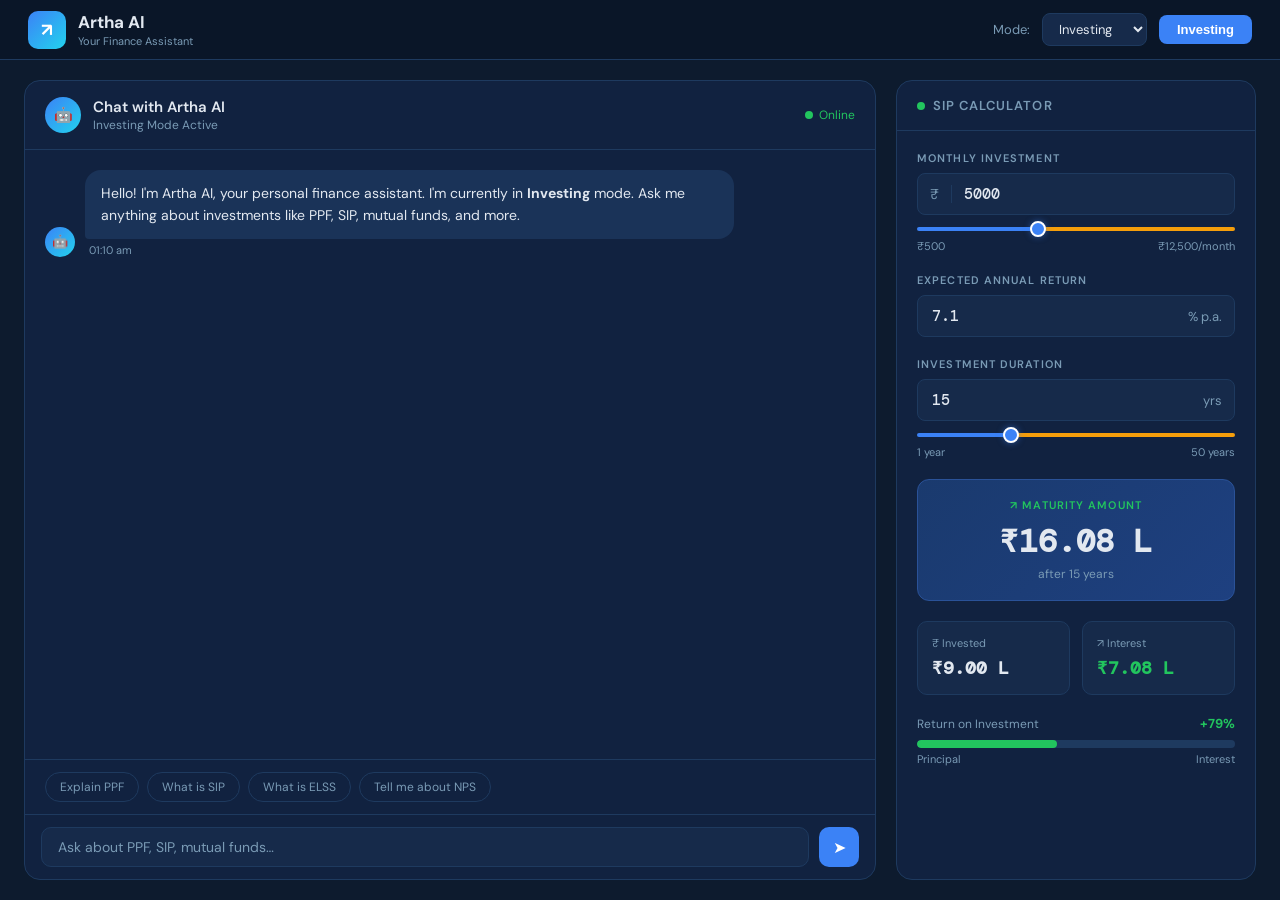
==== artha-ai.html @ 5707c3be "Add files via upload" ====
<!DOCTYPE html>
<html lang="en">
<head>
<meta charset="UTF-8" />
<meta name="viewport" content="width=device-width, initial-scale=1.0"/>
<title>Artha AI  Finance Chat Assistant</title>
<link href="https://fonts.googleapis.com/css2?family=DM+Sans:wght@300;400;500;600;700&family=DM+Mono:wght@400;500&display=swap" rel="stylesheet"/>
<style>
  *, *::before, *::after { box-sizing: border-box; margin: 0; padding: 0; }

  :root {
    --bg:        #0d1b2e;
    --surface:   #112240;
    --card:      #162a4a;
    --border:    #1e3a5f;
    --accent:    #3b82f6;
    --accent2:   #22d3ee;
    --green:     #22c55e;
    --text:      #e2e8f0;
    --muted:     #7a9bb5;
    --bubble-ai: #1a3358;
    --bubble-u:  #1d4ed8;
    --slider-track: linear-gradient(to right, var(--accent), #f59e0b);
  }
  body {
    font-family: 'DM Sans', sans-serif;
    background: var(--bg);
    color: var(--text);
    min-height: 100vh;
    display: flex;
    flex-direction: column;
  }

  /* ── NAVBAR ── */
  nav {
    background: #0a1628;
    border-bottom: 1px solid var(--border);
    padding: 0 28px;
    height: 60px;
    display: flex;
    align-items: center;
    justify-content: space-between;
    position: sticky; top: 0; z-index: 100;
  }
  .nav-brand { display: flex; align-items: center; gap: 12px; }
  .nav-logo {
    width: 38px; height: 38px; border-radius: 10px;
    background: linear-gradient(135deg, var(--accent), var(--accent2));
    display: flex; align-items: center; justify-content: center;
    font-size: 18px; font-weight: 700; color: #fff;
  }
  .nav-title { font-size: 17px; font-weight: 700; }
  .nav-sub { font-size: 11px; color: var(--muted); margin-top: 1px; }
  .nav-right { display: flex; align-items: center; gap: 12px; }
  .mode-label { font-size: 13px; color: var(--muted); }
  .mode-select {
    background: var(--card); border: 1px solid var(--border);
    color: var(--text); font-family: inherit; font-size: 13px;
    padding: 6px 12px; border-radius: 8px; cursor: pointer; outline: none;
  }
  .mode-btn {
    background: var(--accent); color: #fff;
    border: none; padding: 7px 18px; border-radius: 8px;
    font-size: 13px; font-weight: 600; cursor: pointer;
    transition: background .2s;
  }
  .mode-btn:hover { background: #2563eb; }

  /* ── LAYOUT ── */
  .main { display: flex; flex: 1; gap: 20px; padding: 20px 24px; max-width: 1300px; width: 100%; margin: 0 auto; }

  /* ── CHAT PANEL ── */
  .chat-panel {
    flex: 1; background: var(--surface); border: 1px solid var(--border);
    border-radius: 16px; display: flex; flex-direction: column; overflow: hidden;
  }
  .chat-header {
    padding: 16px 20px; border-bottom: 1px solid var(--border);
    display: flex; align-items: center; justify-content: space-between;
  }
  .chat-header-left { display: flex; align-items: center; gap: 12px; }
  .chat-avatar {
    width: 36px; height: 36px; border-radius: 50%;
    background: linear-gradient(135deg, var(--accent), var(--accent2));
    display: flex; align-items: center; justify-content: center; font-size: 15px;
  }
  .chat-name { font-size: 15px; font-weight: 600; }
  .chat-mode { font-size: 12px; color: var(--muted); }
  .online-badge { display: flex; align-items: center; gap: 6px; font-size: 12px; color: var(--green); }
  .online-dot { width: 8px; height: 8px; border-radius: 50%; background: var(--green); animation: pulse 2s infinite; }
  @keyframes pulse { 0%,100%{opacity:1} 50%{opacity:.4} }

  .messages { flex: 1; padding: 20px; overflow-y: auto; display: flex; flex-direction: column; gap: 16px; }
  .messages::-webkit-scrollbar { width: 5px; }
  .messages::-webkit-scrollbar-track { background: transparent; }
  .messages::-webkit-scrollbar-thumb { background: var(--border); border-radius: 4px; }

  .msg { display: flex; align-items: flex-end; gap: 10px; max-width: 85%; }
  .msg.ai { align-self: flex-start; }
  .msg.user { align-self: flex-end; flex-direction: row-reverse; }
  .msg-avatar {
    width: 30px; height: 30px; border-radius: 50%; flex-shrink: 0;
    background: linear-gradient(135deg, var(--accent), var(--accent2));
    display: flex; align-items: center; justify-content: center; font-size: 13px;
  }
  .msg-body {}
  .bubble {
    padding: 12px 16px; border-radius: 16px; font-size: 14px; line-height: 1.6;
  }
  .msg.ai .bubble { background: var(--bubble-ai); border-bottom-left-radius: 4px; }
  .msg.user .bubble { background: var(--bubble-u); border-bottom-right-radius: 4px; }
  .msg-time { font-size: 11px; color: var(--muted); margin-top: 4px; padding: 0 4px; }

  .typing { display: flex; gap: 4px; padding: 12px 16px; background: var(--bubble-ai); border-radius: 16px; border-bottom-left-radius: 4px; width: fit-content; }
  .typing span { width: 7px; height: 7px; border-radius: 50%; background: var(--muted); animation: bounce 1.2s infinite; }
  .typing span:nth-child(2) { animation-delay: .2s; }
  .typing span:nth-child(3) { animation-delay: .4s; }
  @keyframes bounce { 0%,60%,100%{transform:translateY(0)} 30%{transform:translateY(-6px)} }

  .suggestions { display: flex; flex-wrap: wrap; gap: 8px; padding: 12px 20px; border-top: 1px solid var(--border); }
  .suggestion-chip {
    background: transparent; border: 1px solid var(--border);
    color: var(--muted); padding: 6px 14px; border-radius: 20px;
    font-size: 12px; font-family: inherit; cursor: pointer; transition: all .2s;
  }
  .suggestion-chip:hover { border-color: var(--accent); color: var(--accent); }

  .chat-input-row {
    padding: 12px 16px; border-top: 1px solid var(--border);
    display: flex; gap: 10px; align-items: center;
  }
  .chat-input {
    flex: 1; background: var(--card); border: 1px solid var(--border);
    color: var(--text); font-family: inherit; font-size: 14px;
    padding: 10px 16px; border-radius: 10px; outline: none; transition: border .2s;
  }
  .chat-input:focus { border-color: var(--accent); }
  .chat-input::placeholder { color: var(--muted); }
  .send-btn {
    width: 40px; height: 40px; border-radius: 10px;
    background: var(--accent); border: none; cursor: pointer;
    display: flex; align-items: center; justify-content: center;
    color: #fff; font-size: 16px; transition: background .2s; flex-shrink: 0;
  }
  .send-btn:hover { background: #2563eb; }
  .send-btn:disabled { background: var(--border); cursor: not-allowed; }

  /* ── CALC PANEL ── */
  .calc-panel {
    width: 360px; background: var(--surface); border: 1px solid var(--border);
    border-radius: 16px; display: flex; flex-direction: column; overflow: hidden;
  }
  .calc-header {
    padding: 16px 20px; border-bottom: 1px solid var(--border);
    font-size: 13px; font-weight: 600; color: var(--muted); letter-spacing: .08em; text-transform: uppercase;
    display: flex; align-items: center; gap: 8px;
  }
  .calc-header .dot { width: 8px; height: 8px; border-radius: 50%; background: var(--green); }
  .calc-body { padding: 20px; display: flex; flex-direction: column; gap: 20px; overflow-y: auto; }

  .calc-field label { font-size: 11px; font-weight: 600; color: var(--muted); letter-spacing: .1em; text-transform: uppercase; display: block; margin-bottom: 8px; }
  .input-with-symbol {
    display: flex; align-items: center; background: var(--card);
    border: 1px solid var(--border); border-radius: 8px; overflow: hidden;
  }
  .rupee-symbol { padding: 0 12px; color: var(--muted); font-size: 14px; border-right: 1px solid var(--border); }
  .calc-number {
    flex: 1; background: transparent; border: none; color: var(--text);
    font-family: 'DM Mono', monospace; font-size: 15px; font-weight: 500;
    padding: 10px 12px; outline: none;
  }
  .calc-number-plain {
    width: 100%; background: var(--card); border: 1px solid var(--border);
    color: var(--text); font-family: 'DM Mono', monospace; font-size: 15px;
    font-weight: 500; padding: 10px 14px; border-radius: 8px; outline: none;
  }
  .unit-suffix { padding: 0 12px; color: var(--muted); font-size: 13px; }

  input[type=range] {
    -webkit-appearance: none; width: 100%; height: 4px; border-radius: 2px;
    background: linear-gradient(to right, var(--accent) 0%, var(--accent) var(--val, 30%), #f59e0b var(--val, 30%), #f59e0b 100%);
    outline: none; margin: 8px 0;
  }
  input[type=range]::-webkit-slider-thumb {
    -webkit-appearance: none; width: 16px; height: 16px; border-radius: 50%;
    background: var(--accent); cursor: pointer; border: 2px solid #fff;
    box-shadow: 0 0 6px rgba(59,130,246,.5);
  }
  .range-labels { display: flex; justify-content: space-between; font-size: 11px; color: var(--muted); }

  /* maturity card */
  .maturity-card {
    background: linear-gradient(135deg, #1a3a6e, #1e4080);
    border-radius: 12px; padding: 18px; text-align: center;
    border: 1px solid #2a5298;
  }
  .maturity-label { font-size: 11px; font-weight: 600; color: var(--green); letter-spacing: .1em; text-transform: uppercase; display: flex; align-items: center; justify-content: center; gap: 6px; margin-bottom: 8px; }
  .maturity-amount { font-size: 32px; font-weight: 700; font-family: 'DM Mono', monospace; }
  .maturity-sub { font-size: 12px; color: var(--muted); margin-top: 4px; }

  .breakdown { display: grid; grid-template-columns: 1fr 1fr; gap: 12px; }
  .bcard {
    background: var(--card); border: 1px solid var(--border);
    border-radius: 10px; padding: 14px;
  }
  .bcard-label { font-size: 11px; color: var(--muted); display: flex; align-items: center; gap: 5px; margin-bottom: 6px; }
  .bcard-val { font-size: 18px; font-weight: 700; font-family: 'DM Mono', monospace; }
  .bcard-val.green { color: var(--green); }

  .roi-section {}
  .roi-header { display: flex; justify-content: space-between; align-items: center; margin-bottom: 8px; }
  .roi-title { font-size: 12px; color: var(--muted); }
  .roi-pct { font-size: 13px; font-weight: 700; color: var(--green); }
  .roi-bar { height: 8px; background: var(--border); border-radius: 4px; overflow: hidden; }
  .roi-fill { height: 100%; background: var(--green); border-radius: 4px; transition: width .5s ease; }
  .roi-bar-labels { display: flex; justify-content: space-between; font-size: 11px; color: var(--muted); margin-top: 4px; }

  /* ── RESPONSIVE ── */
  @media (max-width: 860px) {
    .main { flex-direction: column; }
    .calc-panel { width: 100%; }
  }
</style>
</head>
<body>

<!-- NAVBAR -->
<nav>
  <div class="nav-brand">
    <div class="nav-logo">↗</div>
    <div>
      <div class="nav-title">Artha AI</div>
      <div class="nav-sub">Your Finance Assistant</div>
    </div>
  </div>
  <div class="nav-right">
    <span class="mode-label">Mode:</span>
    <select class="mode-select" id="modeSelect" onchange="switchMode(this.value)">
      <option value="Investing">Investing</option>
      <option value="Budgeting">Budgeting</option>
      <option value="Startup">Startup</option>
      <option value="Taxation">Taxation</option>
    </select>
    <button class="mode-btn" id="modeBtn">Investing</button>
  </div>
</nav>

<!-- MAIN -->
<div class="main">

  <!-- CHAT -->
  <div class="chat-panel">
    <div class="chat-header">
      <div class="chat-header-left">
        <div class="chat-avatar">🤖</div>
        <div>
          <div class="chat-name">Chat with Artha AI</div>
          <div class="chat-mode" id="chatModeLabel">Investing Mode Active</div>
        </div>
      </div>
      <div class="online-badge"><span class="online-dot"></span> Online</div>
    </div>

    <div class="messages" id="messages">
      <div class="msg ai">
        <div class="msg-avatar">🤖</div>
        <div class="msg-body">
          <div class="bubble">Hello! I'm Artha AI, your personal finance assistant. I'm currently in <strong>Investing</strong> mode. Ask me anything about investments like PPF, SIP, mutual funds, and more.</div>
          <div class="msg-time" id="initTime"></div>
        </div>
      </div>
    </div>

    <div class="suggestions" id="suggestions">
      <button class="suggestion-chip" onclick="sendSuggestion(this)">Explain PPF</button>
      <button class="suggestion-chip" onclick="sendSuggestion(this)">What is SIP</button>
      <button class="suggestion-chip" onclick="sendSuggestion(this)">What is ELSS</button>
      <button class="suggestion-chip" onclick="sendSuggestion(this)">Tell me about NPS</button>
    </div>

    <div class="chat-input-row">
      <input class="chat-input" type="text" id="userInput" placeholder="Ask about PPF, SIP, mutual funds…" onkeydown="if(event.key==='Enter')sendMessage()" />
      <button class="send-btn" id="sendBtn" onclick="sendMessage()">➤</button>
    </div>
  </div>

  <!-- CALCULATOR -->
  <div class="calc-panel">
    <div class="calc-header"><span class="dot"></span> SIP Calculator</div>
    <div class="calc-body">

      <!-- Monthly Investment -->
      <div class="calc-field">
        <label>Monthly Investment</label>
        <div class="input-with-symbol">
          <span class="rupee-symbol">₹</span>
          <input class="calc-number" type="number" id="monthly" value="5000" min="500" max="12500" oninput="syncSlider('monthly','sliderMonthly',500,12500);calculate()"/>
        </div>
        <input type="range" id="sliderMonthly" min="500" max="12500" value="5000" step="100" oninput="syncInput('sliderMonthly','monthly',500,12500);calculate()"/>
        <div class="range-labels"><span>₹500</span><span>₹12,500/month</span></div>
      </div>

      <!-- Interest Rate -->
      <div class="calc-field">
        <label>Expected Annual Return</label>
        <div class="input-with-symbol">
          <input class="calc-number" type="number" id="rate" value="7.1" min="1" max="30" step="0.1" oninput="calculate()" style="padding-left:14px"/>
          <span class="unit-suffix">% p.a.</span>
        </div>
      </div>

      <!-- Duration -->
      <div class="calc-field">
        <label>Investment Duration</label>
        <div class="input-with-symbol">
          <input class="calc-number" type="number" id="duration" value="15" min="1" max="50" oninput="syncSlider('duration','sliderDuration',1,50);calculate()" style="padding-left:14px"/>
          <span class="unit-suffix">yrs</span>
        </div>
        <input type="range" id="sliderDuration" min="1" max="50" value="15" oninput="syncInput('sliderDuration','duration',1,50);calculate()"/>
        <div class="range-labels"><span>1 year</span><span>50 years</span></div>
      </div>

      <!-- Maturity -->
      <div class="maturity-card">
        <div class="maturity-label">↗ MATURITY AMOUNT</div>
        <div class="maturity-amount" id="maturityAmt">₹16.27 L</div>
        <div class="maturity-sub" id="maturitySub">after 15 years</div>
      </div>

      <!-- Breakdown -->
      <div class="breakdown">
        <div class="bcard">
          <div class="bcard-label">₹ Invested</div>
          <div class="bcard-val" id="invested">₹9.00 L</div>
        </div>
        <div class="bcard">
          <div class="bcard-label">↗ Interest</div>
          <div class="bcard-val green" id="interest">₹7.27 L</div>
        </div>
      </div>

      <!-- ROI -->
      <div class="roi-section">
        <div class="roi-header">
          <span class="roi-title">Return on Investment</span>
          <span class="roi-pct" id="roiPct">+81%</span>
        </div>
        <div class="roi-bar"><div class="roi-fill" id="roiFill" style="width:45%"></div></div>
        <div class="roi-bar-labels"><span>Principal</span><span>Interest</span></div>
      </div>

    </div>
  </div>
</div>

<script>
// ── TIME ──
const now = new Date();
document.getElementById('initTime').textContent =
  now.toLocaleTimeString([], {hour:'2-digit', minute:'2-digit'}).toLowerCase();

// ── MODE SWITCH ──
const modeSuggestions = {
  Investing: ['Explain PPF','What is SIP','What is ELSS','Tell me about NPS'],
  Budgeting: ['50/30/20 rule','How to budget','Emergency fund','Reduce expenses'],
  Startup:   ['How to raise funds','What is seed funding','MVP explained','Startup tax benefits'],
  Taxation:  ['What is TDS','Income tax slabs','How to file ITR','Tax saving under 80C']
};

function switchMode(mode) {
  document.getElementById('modeBtn').textContent = mode;
  document.getElementById('chatModeLabel').textContent = mode + ' Mode Active';
  // update suggestion chips
  const chips = modeSuggestions[mode] || [];
  const sug = document.getElementById('suggestions');
  sug.innerHTML = chips.map(c =>
    `<button class="suggestion-chip" onclick="sendSuggestion(this)">${c}</button>`
  ).join('');
  document.querySelector('.chat-input').placeholder =
    `Ask about ${mode.toLowerCase()}...`;
}

function sendSuggestion(el) {
  document.getElementById('userInput').value = el.textContent;
  sendMessage();
}

// ── CHAT ──
let conversationHistory = [];
const SYSTEM_PROMPT = `You are Artha AI, a friendly and knowledgeable Indian personal finance assistant. 
You help users understand concepts related to investing (SIP, PPF, mutual funds, ELSS, NPS, FD), 
budgeting, startups, and taxation in India.
Keep responses concise (3-5 sentences max), friendly, and use ₹ for currency. 
Use simple language. When relevant, mention Indian financial products and regulations.`;

async function sendMessage() {
  const input = document.getElementById('userInput');
  const text = input.value.trim();
  if (!text) return;

  const mode = document.getElementById('modeSelect').value;
  input.value = '';
  document.getElementById('sendBtn').disabled = true;

  // Append user message
  appendMessage('user', text);

  // Typing indicator
  const typingId = appendTyping();

  // Build messages
  conversationHistory.push({ role: 'user', content: `[Mode: ${mode}] ${text}` });

  try {
    const response = await fetch('https://api.anthropic.com/v1/messages', {
      method: 'POST',
      headers: { 'Content-Type': 'application/json' },
      body: JSON.stringify({
        model: 'claude-sonnet-4-20250514',
        max_tokens: 1000,
        system: SYSTEM_PROMPT,
        messages: conversationHistory
      })
    });
    const data = await response.json();
    const reply = data.content?.map(b => b.text || '').join('') || 'Sorry, I could not respond right now.';
    conversationHistory.push({ role: 'assistant', content: reply });
    removeTyping(typingId);
    appendMessage('ai', reply);
  } catch (e) {
    removeTyping(typingId);
    appendMessage('ai', 'Oops! Something went wrong. Please try again.');
  }

  document.getElementById('sendBtn').disabled = false;
}

function appendMessage(role, text) {
  const msgs = document.getElementById('messages');
  const t = new Date().toLocaleTimeString([], {hour:'2-digit',minute:'2-digit'}).toLowerCase();
  const div = document.createElement('div');
  div.className = `msg ${role}`;
  div.innerHTML = role === 'ai'
    ? `<div class="msg-avatar">🤖</div><div class="msg-body"><div class="bubble">${text}</div><div class="msg-time">${t}</div></div>`
    : `<div class="msg-body"><div class="bubble">${text}</div><div class="msg-time">${t}</div></div>`;
  msgs.appendChild(div);
  msgs.scrollTop = msgs.scrollHeight;
}

let typingCounter = 0;
function appendTyping() {
  const id = 'typing-' + (++typingCounter);
  const msgs = document.getElementById('messages');
  const div = document.createElement('div');
  div.className = 'msg ai'; div.id = id;
  div.innerHTML = `<div class="msg-avatar">🤖</div><div class="msg-body"><div class="typing"><span></span><span></span><span></span></div></div>`;
  msgs.appendChild(div);
  msgs.scrollTop = msgs.scrollHeight;
  return id;
}
function removeTyping(id) {
  const el = document.getElementById(id);
  if (el) el.remove();
}

// ── CALCULATOR ──
function formatLakh(n) {
  if (n >= 10000000) return '₹' + (n/10000000).toFixed(2) + ' Cr';
  if (n >= 100000)   return '₹' + (n/100000).toFixed(2) + ' L';
  return '₹' + n.toFixed(0).replace(/\B(?=(\d{3})+(?!\d))/g, ',');
}

function calculate() {
  const P = parseFloat(document.getElementById('monthly').value) || 0;
  const r = (parseFloat(document.getElementById('rate').value) || 0) / 100 / 12;
  const n = (parseFloat(document.getElementById('duration').value) || 0) * 12;

  let maturity = 0;
  if (r > 0) maturity = P * ((Math.pow(1 + r, n) - 1) / r) * (1 + r);
  else maturity = P * n;

  const invested = P * n;
  const interestEarned = maturity - invested;
  const roi = invested > 0 ? Math.round((interestEarned / invested) * 100) : 0;
  const roiFillPct = Math.min(Math.round((interestEarned / maturity) * 100), 100);

  const yrs = document.getElementById('duration').value;
  document.getElementById('maturityAmt').textContent = formatLakh(maturity);
  document.getElementById('maturitySub').textContent  = `after ${yrs} year${yrs==1?'':'s'}`;
  document.getElementById('invested').textContent     = formatLakh(invested);
  document.getElementById('interest').textContent     = formatLakh(interestEarned);
  document.getElementById('roiPct').textContent       = `+${roi}%`;
  document.getElementById('roiFill').style.width      = roiFillPct + '%';
}

function syncSlider(inputId, sliderId, min, max) {
  let v = parseFloat(document.getElementById(inputId).value);
  v = Math.min(Math.max(v, min), max);
  const slider = document.getElementById(sliderId);
  slider.value = v;
  const pct = ((v - min) / (max - min)) * 100;
  slider.style.setProperty('--val', pct + '%');
}

function syncInput(sliderId, inputId, min, max) {
  const v = document.getElementById(sliderId).value;
  document.getElementById(inputId).value = v;
  const pct = ((v - min) / (max - min)) * 100;
  document.getElementById(sliderId).style.setProperty('--val', pct + '%');
}

// init sliders
syncSlider('monthly','sliderMonthly',500,12500);
syncSlider('duration','sliderDuration',1,50);
calculate();
</script>
</body>
</html>
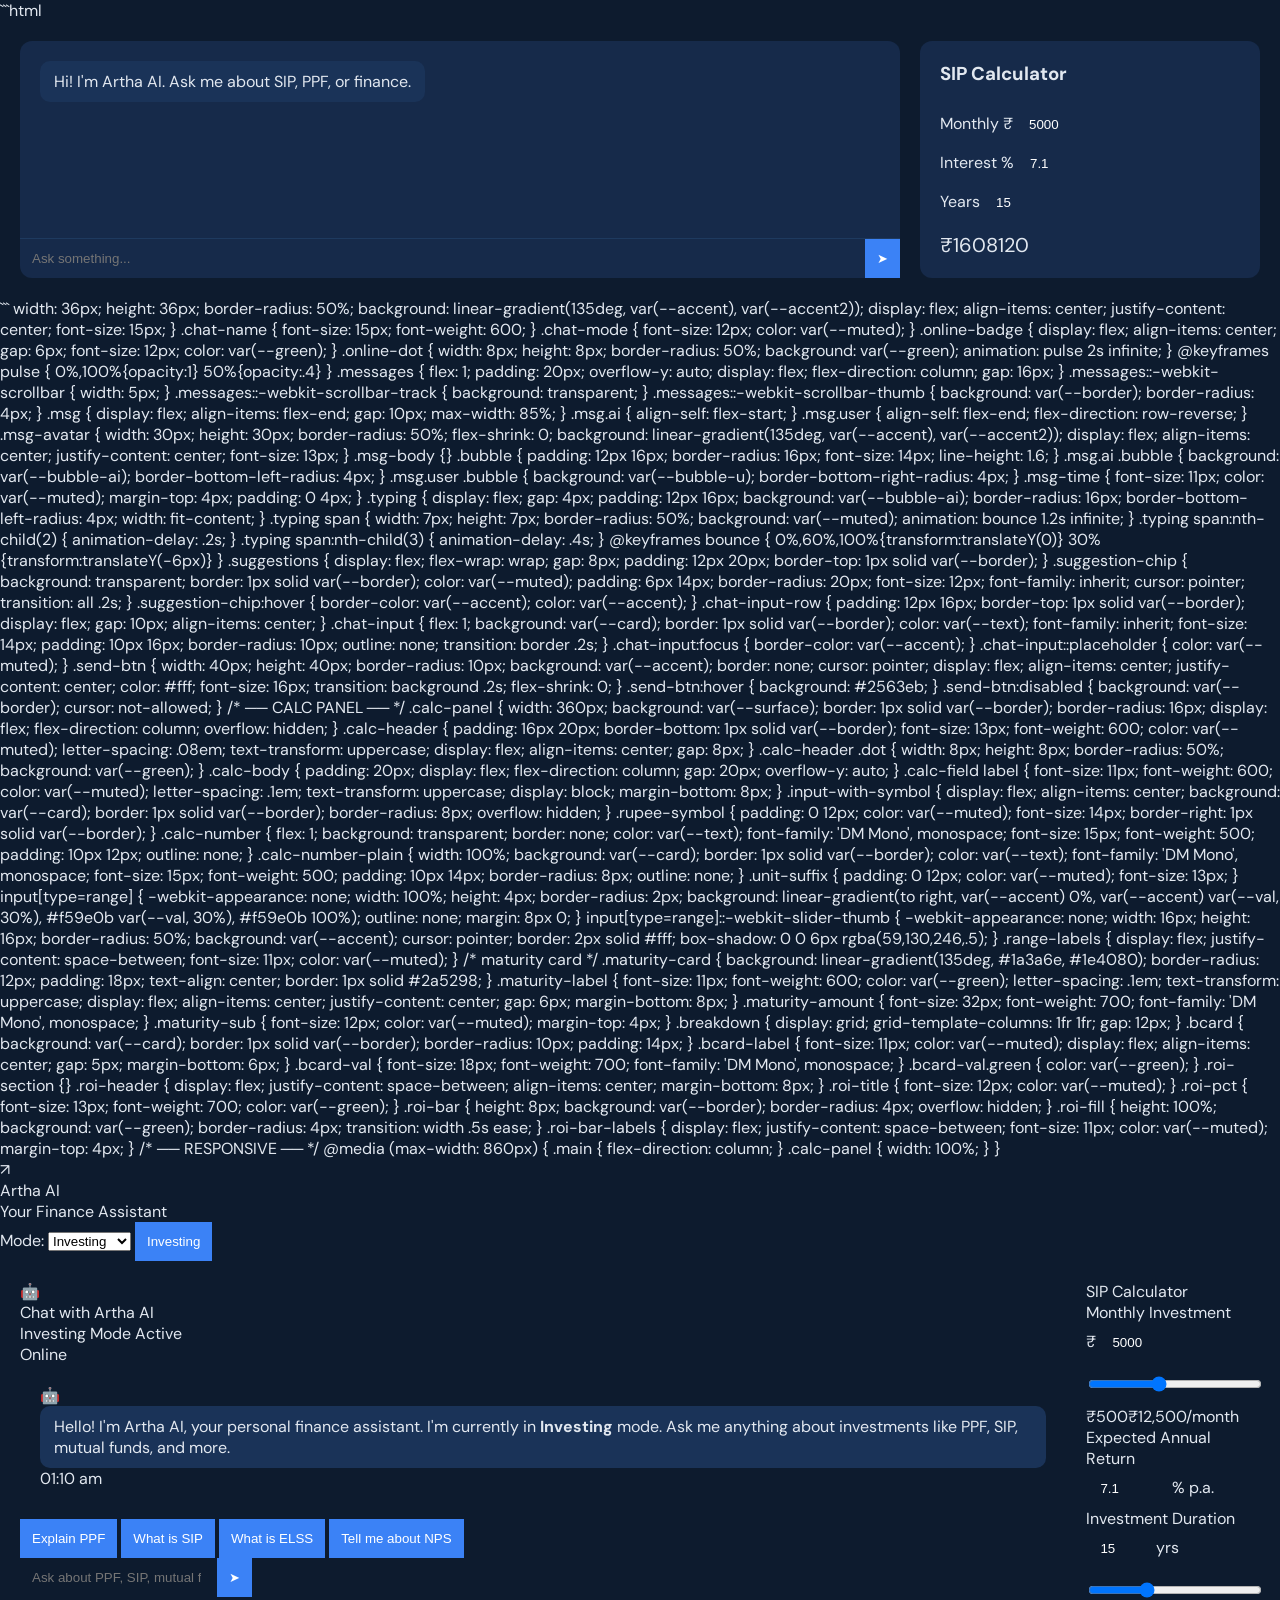
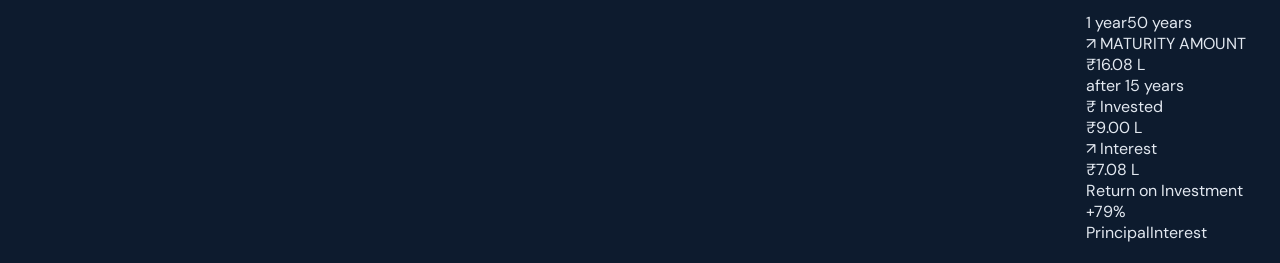
==== commit 8b5ab3a7: "Update artha-ai.html" ====
--- a/artha-ai.html
+++ b/artha-ai.html
@@ -1,85 +1,126 @@
+```html
 <!DOCTYPE html>
 <html lang="en">
 <head>
-<meta charset="UTF-8" />
-<meta name="viewport" content="width=device-width, initial-scale=1.0"/>
-<title>Artha AI  Finance Chat Assistant</title>
-<link href="https://fonts.googleapis.com/css2?family=DM+Sans:wght@300;400;500;600;700&family=DM+Mono:wght@400;500&display=swap" rel="stylesheet"/>
+<meta charset="UTF-8">
+<meta name="viewport" content="width=device-width, initial-scale=1.0">
+<title>Artha AI</title>
+
+<link href="https://fonts.googleapis.com/css2?family=DM+Sans:wght@300;400;600&family=DM+Mono&display=swap" rel="stylesheet">
+
 <style>
-  *, *::before, *::after { box-sizing: border-box; margin: 0; padding: 0; }
-
-  :root {
-    --bg:        #0d1b2e;
-    --surface:   #112240;
-    --card:      #162a4a;
-    --border:    #1e3a5f;
-    --accent:    #3b82f6;
-    --accent2:   #22d3ee;
-    --green:     #22c55e;
-    --text:      #e2e8f0;
-    --muted:     #7a9bb5;
-    --bubble-ai: #1a3358;
-    --bubble-u:  #1d4ed8;
-    --slider-track: linear-gradient(to right, var(--accent), #f59e0b);
-  }
-  body {
-    font-family: 'DM Sans', sans-serif;
-    background: var(--bg);
-    color: var(--text);
-    min-height: 100vh;
-    display: flex;
-    flex-direction: column;
-  }
-
-  /* ── NAVBAR ── */
-  nav {
-    background: #0a1628;
-    border-bottom: 1px solid var(--border);
-    padding: 0 28px;
-    height: 60px;
-    display: flex;
-    align-items: center;
-    justify-content: space-between;
-    position: sticky; top: 0; z-index: 100;
-  }
-  .nav-brand { display: flex; align-items: center; gap: 12px; }
-  .nav-logo {
-    width: 38px; height: 38px; border-radius: 10px;
-    background: linear-gradient(135deg, var(--accent), var(--accent2));
-    display: flex; align-items: center; justify-content: center;
-    font-size: 18px; font-weight: 700; color: #fff;
-  }
-  .nav-title { font-size: 17px; font-weight: 700; }
-  .nav-sub { font-size: 11px; color: var(--muted); margin-top: 1px; }
-  .nav-right { display: flex; align-items: center; gap: 12px; }
-  .mode-label { font-size: 13px; color: var(--muted); }
-  .mode-select {
-    background: var(--card); border: 1px solid var(--border);
-    color: var(--text); font-family: inherit; font-size: 13px;
-    padding: 6px 12px; border-radius: 8px; cursor: pointer; outline: none;
-  }
-  .mode-btn {
-    background: var(--accent); color: #fff;
-    border: none; padding: 7px 18px; border-radius: 8px;
-    font-size: 13px; font-weight: 600; cursor: pointer;
-    transition: background .2s;
-  }
-  .mode-btn:hover { background: #2563eb; }
-
-  /* ── LAYOUT ── */
-  .main { display: flex; flex: 1; gap: 20px; padding: 20px 24px; max-width: 1300px; width: 100%; margin: 0 auto; }
-
-  /* ── CHAT PANEL ── */
-  .chat-panel {
-    flex: 1; background: var(--surface); border: 1px solid var(--border);
-    border-radius: 16px; display: flex; flex-direction: column; overflow: hidden;
-  }
-  .chat-header {
-    padding: 16px 20px; border-bottom: 1px solid var(--border);
-    display: flex; align-items: center; justify-content: space-between;
-  }
-  .chat-header-left { display: flex; align-items: center; gap: 12px; }
-  .chat-avatar {
+:root {
+  --bg:#0d1b2e; --card:#162a4a; --border:#1e3a5f;
+  --accent:#3b82f6; --green:#22c55e; --text:#e2e8f0;
+}
+body{margin:0;font-family:'DM Sans';background:var(--bg);color:var(--text)}
+.main{display:flex;gap:20px;padding:20px}
+
+/* CHAT */
+.chat{flex:1;background:var(--card);border-radius:12px;display:flex;flex-direction:column}
+.messages{flex:1;padding:20px;overflow:auto}
+.msg{margin-bottom:10px}
+.user{text-align:right}
+.bubble{display:inline-block;padding:10px 14px;border-radius:10px}
+.user .bubble{background:var(--accent)}
+.ai .bubble{background:#1a3358}
+.input{display:flex;border-top:1px solid var(--border)}
+input{flex:1;padding:12px;background:transparent;border:none;color:white}
+button{background:var(--accent);border:none;color:white;padding:12px}
+
+/* CALC */
+.calc{width:300px;background:var(--card);padding:20px;border-radius:12px}
+h3{margin-top:0}
+input[type=range]{width:100%}
+.result{font-size:20px;margin-top:10px}
+</style>
+</head>
+
+<body>
+
+<div class="main">
+
+<!-- CHAT -->
+<div class="chat">
+<div class="messages" id="messages">
+  <div class="msg ai"><div class="bubble">Hi! I'm Artha AI. Ask me about SIP, PPF, or finance.</div></div>
+</div>
+
+<div class="input">
+  <input id="userInput" placeholder="Ask something..." onkeydown="if(event.key==='Enter')sendMessage()">
+  <button onclick="sendMessage()">➤</button>
+</div>
+</div>
+
+<!-- CALCULATOR -->
+<div class="calc">
+<h3>SIP Calculator</h3>
+
+<label>Monthly ₹</label>
+<input type="number" id="monthly" value="5000" oninput="calc()">
+
+<label>Interest %</label>
+<input type="number" id="rate" value="7.1" oninput="calc()">
+
+<label>Years</label>
+<input type="number" id="years" value="15" oninput="calc()">
+
+<div class="result" id="result">₹0</div>
+</div>
+
+</div>
+
+<script>
+
+/* CHAT BOT */
+function getReply(msg){
+  msg=msg.toLowerCase();
+
+  if(msg.includes('sip')) return "SIP lets you invest monthly in mutual funds.";
+  if(msg.includes('ppf')) return "PPF is a safe 15-year government investment.";
+  if(msg.includes('elss')) return "ELSS gives tax benefits under 80C.";
+  if(msg.includes('nps')) return "NPS helps in retirement savings.";
+
+  return "I can help with SIP, PPF, ELSS, and finance basics.";
+}
+
+function sendMessage(){
+  let input=document.getElementById('userInput');
+  let text=input.value.trim();
+  if(!text) return;
+
+  addMsg('user',text);
+  input.value="";
+
+  setTimeout(()=>{
+    let reply=getReply(text);
+    addMsg('ai',reply);
+  },500);
+}
+
+function addMsg(type,text){
+  let div=document.createElement('div');
+  div.className='msg '+type;
+  div.innerHTML=`<div class="bubble">${text}</div>`;
+  document.getElementById('messages').appendChild(div);
+}
+
+/* SIP CALCULATOR */
+function calc(){
+  let P=document.getElementById('monthly').value;
+  let r=document.getElementById('rate').value/100/12;
+  let n=document.getElementById('years').value*12;
+
+  let M=P*((Math.pow(1+r,n)-1)/r)*(1+r);
+  document.getElementById('result').innerText="₹"+Math.round(M);
+}
+calc();
+
+</script>
+
+</body>
+</html>
+```
     width: 36px; height: 36px; border-radius: 50%;
     background: linear-gradient(135deg, var(--accent), var(--accent2));
     display: flex; align-items: center; justify-content: center; font-size: 15px;
@@ -515,4 +556,4 @@
 calculate();
 </script>
 </body>
-</html>+</html>
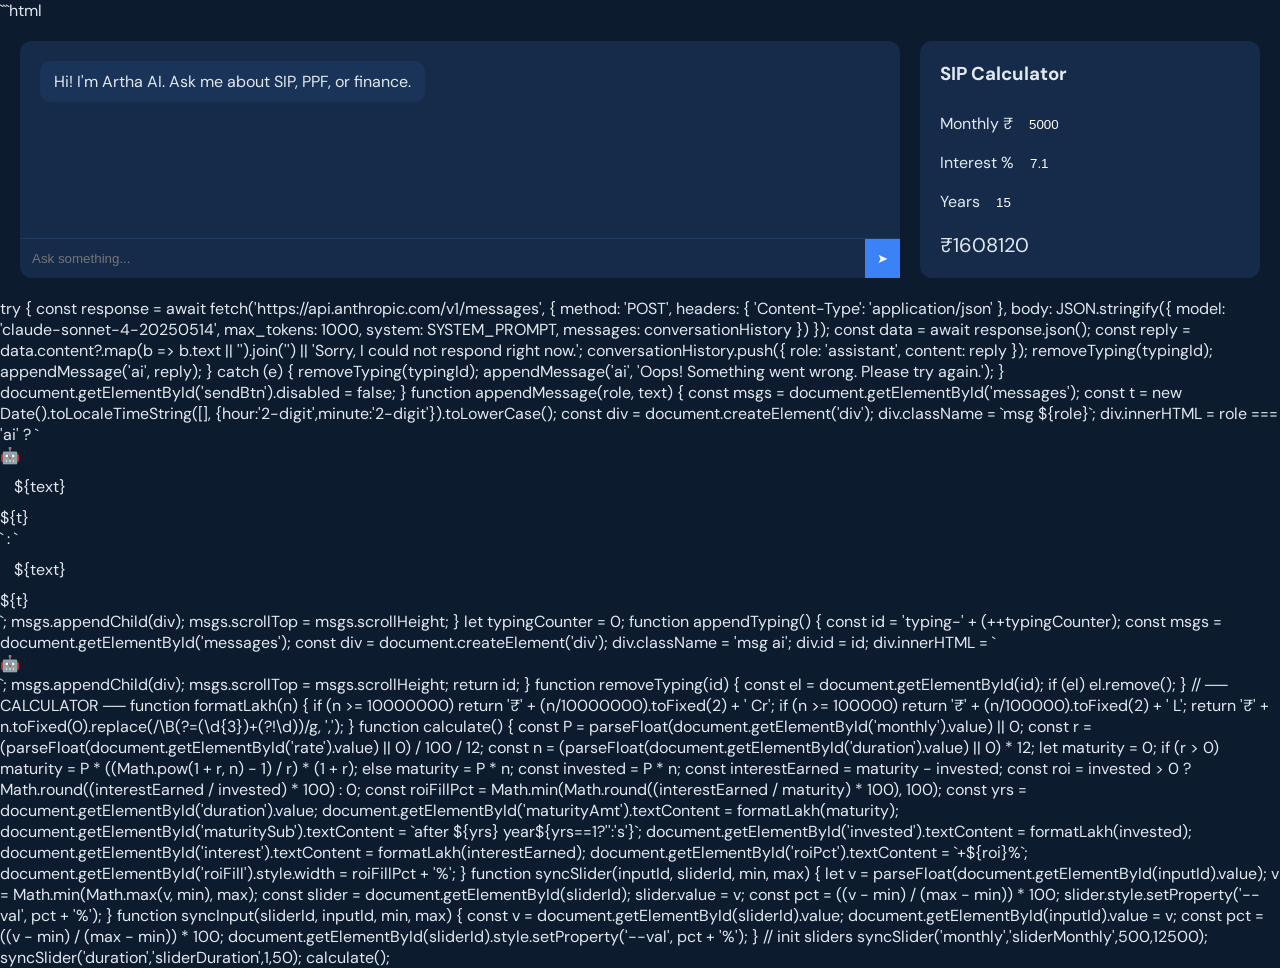
==== commit 0cbf158d: "artha-ai.html" ====
--- a/artha-ai.html
+++ b/artha-ai.html
@@ -120,340 +120,9 @@
 
 </body>
 </html>
-```
-    width: 36px; height: 36px; border-radius: 50%;
-    background: linear-gradient(135deg, var(--accent), var(--accent2));
-    display: flex; align-items: center; justify-content: center; font-size: 15px;
-  }
-  .chat-name { font-size: 15px; font-weight: 600; }
-  .chat-mode { font-size: 12px; color: var(--muted); }
-  .online-badge { display: flex; align-items: center; gap: 6px; font-size: 12px; color: var(--green); }
-  .online-dot { width: 8px; height: 8px; border-radius: 50%; background: var(--green); animation: pulse 2s infinite; }
-  @keyframes pulse { 0%,100%{opacity:1} 50%{opacity:.4} }
-
-  .messages { flex: 1; padding: 20px; overflow-y: auto; display: flex; flex-direction: column; gap: 16px; }
-  .messages::-webkit-scrollbar { width: 5px; }
-  .messages::-webkit-scrollbar-track { background: transparent; }
-  .messages::-webkit-scrollbar-thumb { background: var(--border); border-radius: 4px; }
-
-  .msg { display: flex; align-items: flex-end; gap: 10px; max-width: 85%; }
-  .msg.ai { align-self: flex-start; }
-  .msg.user { align-self: flex-end; flex-direction: row-reverse; }
-  .msg-avatar {
-    width: 30px; height: 30px; border-radius: 50%; flex-shrink: 0;
-    background: linear-gradient(135deg, var(--accent), var(--accent2));
-    display: flex; align-items: center; justify-content: center; font-size: 13px;
-  }
-  .msg-body {}
-  .bubble {
-    padding: 12px 16px; border-radius: 16px; font-size: 14px; line-height: 1.6;
-  }
-  .msg.ai .bubble { background: var(--bubble-ai); border-bottom-left-radius: 4px; }
-  .msg.user .bubble { background: var(--bubble-u); border-bottom-right-radius: 4px; }
-  .msg-time { font-size: 11px; color: var(--muted); margin-top: 4px; padding: 0 4px; }
-
-  .typing { display: flex; gap: 4px; padding: 12px 16px; background: var(--bubble-ai); border-radius: 16px; border-bottom-left-radius: 4px; width: fit-content; }
-  .typing span { width: 7px; height: 7px; border-radius: 50%; background: var(--muted); animation: bounce 1.2s infinite; }
-  .typing span:nth-child(2) { animation-delay: .2s; }
-  .typing span:nth-child(3) { animation-delay: .4s; }
-  @keyframes bounce { 0%,60%,100%{transform:translateY(0)} 30%{transform:translateY(-6px)} }
-
-  .suggestions { display: flex; flex-wrap: wrap; gap: 8px; padding: 12px 20px; border-top: 1px solid var(--border); }
-  .suggestion-chip {
-    background: transparent; border: 1px solid var(--border);
-    color: var(--muted); padding: 6px 14px; border-radius: 20px;
-    font-size: 12px; font-family: inherit; cursor: pointer; transition: all .2s;
-  }
-  .suggestion-chip:hover { border-color: var(--accent); color: var(--accent); }
-
-  .chat-input-row {
-    padding: 12px 16px; border-top: 1px solid var(--border);
-    display: flex; gap: 10px; align-items: center;
-  }
-  .chat-input {
-    flex: 1; background: var(--card); border: 1px solid var(--border);
-    color: var(--text); font-family: inherit; font-size: 14px;
-    padding: 10px 16px; border-radius: 10px; outline: none; transition: border .2s;
-  }
-  .chat-input:focus { border-color: var(--accent); }
-  .chat-input::placeholder { color: var(--muted); }
-  .send-btn {
-    width: 40px; height: 40px; border-radius: 10px;
-    background: var(--accent); border: none; cursor: pointer;
-    display: flex; align-items: center; justify-content: center;
-    color: #fff; font-size: 16px; transition: background .2s; flex-shrink: 0;
-  }
-  .send-btn:hover { background: #2563eb; }
-  .send-btn:disabled { background: var(--border); cursor: not-allowed; }
-
-  /* ── CALC PANEL ── */
-  .calc-panel {
-    width: 360px; background: var(--surface); border: 1px solid var(--border);
-    border-radius: 16px; display: flex; flex-direction: column; overflow: hidden;
-  }
-  .calc-header {
-    padding: 16px 20px; border-bottom: 1px solid var(--border);
-    font-size: 13px; font-weight: 600; color: var(--muted); letter-spacing: .08em; text-transform: uppercase;
-    display: flex; align-items: center; gap: 8px;
-  }
-  .calc-header .dot { width: 8px; height: 8px; border-radius: 50%; background: var(--green); }
-  .calc-body { padding: 20px; display: flex; flex-direction: column; gap: 20px; overflow-y: auto; }
-
-  .calc-field label { font-size: 11px; font-weight: 600; color: var(--muted); letter-spacing: .1em; text-transform: uppercase; display: block; margin-bottom: 8px; }
-  .input-with-symbol {
-    display: flex; align-items: center; background: var(--card);
-    border: 1px solid var(--border); border-radius: 8px; overflow: hidden;
-  }
-  .rupee-symbol { padding: 0 12px; color: var(--muted); font-size: 14px; border-right: 1px solid var(--border); }
-  .calc-number {
-    flex: 1; background: transparent; border: none; color: var(--text);
-    font-family: 'DM Mono', monospace; font-size: 15px; font-weight: 500;
-    padding: 10px 12px; outline: none;
-  }
-  .calc-number-plain {
-    width: 100%; background: var(--card); border: 1px solid var(--border);
-    color: var(--text); font-family: 'DM Mono', monospace; font-size: 15px;
-    font-weight: 500; padding: 10px 14px; border-radius: 8px; outline: none;
-  }
-  .unit-suffix { padding: 0 12px; color: var(--muted); font-size: 13px; }
-
-  input[type=range] {
-    -webkit-appearance: none; width: 100%; height: 4px; border-radius: 2px;
-    background: linear-gradient(to right, var(--accent) 0%, var(--accent) var(--val, 30%), #f59e0b var(--val, 30%), #f59e0b 100%);
-    outline: none; margin: 8px 0;
-  }
-  input[type=range]::-webkit-slider-thumb {
-    -webkit-appearance: none; width: 16px; height: 16px; border-radius: 50%;
-    background: var(--accent); cursor: pointer; border: 2px solid #fff;
-    box-shadow: 0 0 6px rgba(59,130,246,.5);
-  }
-  .range-labels { display: flex; justify-content: space-between; font-size: 11px; color: var(--muted); }
-
-  /* maturity card */
-  .maturity-card {
-    background: linear-gradient(135deg, #1a3a6e, #1e4080);
-    border-radius: 12px; padding: 18px; text-align: center;
-    border: 1px solid #2a5298;
-  }
-  .maturity-label { font-size: 11px; font-weight: 600; color: var(--green); letter-spacing: .1em; text-transform: uppercase; display: flex; align-items: center; justify-content: center; gap: 6px; margin-bottom: 8px; }
-  .maturity-amount { font-size: 32px; font-weight: 700; font-family: 'DM Mono', monospace; }
-  .maturity-sub { font-size: 12px; color: var(--muted); margin-top: 4px; }
-
-  .breakdown { display: grid; grid-template-columns: 1fr 1fr; gap: 12px; }
-  .bcard {
-    background: var(--card); border: 1px solid var(--border);
-    border-radius: 10px; padding: 14px;
-  }
-  .bcard-label { font-size: 11px; color: var(--muted); display: flex; align-items: center; gap: 5px; margin-bottom: 6px; }
-  .bcard-val { font-size: 18px; font-weight: 700; font-family: 'DM Mono', monospace; }
-  .bcard-val.green { color: var(--green); }
-
-  .roi-section {}
-  .roi-header { display: flex; justify-content: space-between; align-items: center; margin-bottom: 8px; }
-  .roi-title { font-size: 12px; color: var(--muted); }
-  .roi-pct { font-size: 13px; font-weight: 700; color: var(--green); }
-  .roi-bar { height: 8px; background: var(--border); border-radius: 4px; overflow: hidden; }
-  .roi-fill { height: 100%; background: var(--green); border-radius: 4px; transition: width .5s ease; }
-  .roi-bar-labels { display: flex; justify-content: space-between; font-size: 11px; color: var(--muted); margin-top: 4px; }
-
-  /* ── RESPONSIVE ── */
-  @media (max-width: 860px) {
-    .main { flex-direction: column; }
-    .calc-panel { width: 100%; }
-  }
-</style>
-</head>
-<body>
-
-<!-- NAVBAR -->
-<nav>
-  <div class="nav-brand">
-    <div class="nav-logo">↗</div>
-    <div>
-      <div class="nav-title">Artha AI</div>
-      <div class="nav-sub">Your Finance Assistant</div>
-    </div>
-  </div>
-  <div class="nav-right">
-    <span class="mode-label">Mode:</span>
-    <select class="mode-select" id="modeSelect" onchange="switchMode(this.value)">
-      <option value="Investing">Investing</option>
-      <option value="Budgeting">Budgeting</option>
-      <option value="Startup">Startup</option>
-      <option value="Taxation">Taxation</option>
-    </select>
-    <button class="mode-btn" id="modeBtn">Investing</button>
-  </div>
-</nav>
-
-<!-- MAIN -->
-<div class="main">
-
-  <!-- CHAT -->
-  <div class="chat-panel">
-    <div class="chat-header">
-      <div class="chat-header-left">
-        <div class="chat-avatar">🤖</div>
-        <div>
-          <div class="chat-name">Chat with Artha AI</div>
-          <div class="chat-mode" id="chatModeLabel">Investing Mode Active</div>
-        </div>
-      </div>
-      <div class="online-badge"><span class="online-dot"></span> Online</div>
-    </div>
-
-    <div class="messages" id="messages">
-      <div class="msg ai">
-        <div class="msg-avatar">🤖</div>
-        <div class="msg-body">
-          <div class="bubble">Hello! I'm Artha AI, your personal finance assistant. I'm currently in <strong>Investing</strong> mode. Ask me anything about investments like PPF, SIP, mutual funds, and more.</div>
-          <div class="msg-time" id="initTime"></div>
-        </div>
-      </div>
-    </div>
-
-    <div class="suggestions" id="suggestions">
-      <button class="suggestion-chip" onclick="sendSuggestion(this)">Explain PPF</button>
-      <button class="suggestion-chip" onclick="sendSuggestion(this)">What is SIP</button>
-      <button class="suggestion-chip" onclick="sendSuggestion(this)">What is ELSS</button>
-      <button class="suggestion-chip" onclick="sendSuggestion(this)">Tell me about NPS</button>
-    </div>
-
-    <div class="chat-input-row">
-      <input class="chat-input" type="text" id="userInput" placeholder="Ask about PPF, SIP, mutual funds…" onkeydown="if(event.key==='Enter')sendMessage()" />
-      <button class="send-btn" id="sendBtn" onclick="sendMessage()">➤</button>
-    </div>
-  </div>
-
-  <!-- CALCULATOR -->
-  <div class="calc-panel">
-    <div class="calc-header"><span class="dot"></span> SIP Calculator</div>
-    <div class="calc-body">
-
-      <!-- Monthly Investment -->
-      <div class="calc-field">
-        <label>Monthly Investment</label>
-        <div class="input-with-symbol">
-          <span class="rupee-symbol">₹</span>
-          <input class="calc-number" type="number" id="monthly" value="5000" min="500" max="12500" oninput="syncSlider('monthly','sliderMonthly',500,12500);calculate()"/>
-        </div>
-        <input type="range" id="sliderMonthly" min="500" max="12500" value="5000" step="100" oninput="syncInput('sliderMonthly','monthly',500,12500);calculate()"/>
-        <div class="range-labels"><span>₹500</span><span>₹12,500/month</span></div>
-      </div>
-
-      <!-- Interest Rate -->
-      <div class="calc-field">
-        <label>Expected Annual Return</label>
-        <div class="input-with-symbol">
-          <input class="calc-number" type="number" id="rate" value="7.1" min="1" max="30" step="0.1" oninput="calculate()" style="padding-left:14px"/>
-          <span class="unit-suffix">% p.a.</span>
-        </div>
-      </div>
-
-      <!-- Duration -->
-      <div class="calc-field">
-        <label>Investment Duration</label>
-        <div class="input-with-symbol">
-          <input class="calc-number" type="number" id="duration" value="15" min="1" max="50" oninput="syncSlider('duration','sliderDuration',1,50);calculate()" style="padding-left:14px"/>
-          <span class="unit-suffix">yrs</span>
-        </div>
-        <input type="range" id="sliderDuration" min="1" max="50" value="15" oninput="syncInput('sliderDuration','duration',1,50);calculate()"/>
-        <div class="range-labels"><span>1 year</span><span>50 years</span></div>
-      </div>
-
-      <!-- Maturity -->
-      <div class="maturity-card">
-        <div class="maturity-label">↗ MATURITY AMOUNT</div>
-        <div class="maturity-amount" id="maturityAmt">₹16.27 L</div>
-        <div class="maturity-sub" id="maturitySub">after 15 years</div>
-      </div>
-
-      <!-- Breakdown -->
-      <div class="breakdown">
-        <div class="bcard">
-          <div class="bcard-label">₹ Invested</div>
-          <div class="bcard-val" id="invested">₹9.00 L</div>
-        </div>
-        <div class="bcard">
-          <div class="bcard-label">↗ Interest</div>
-          <div class="bcard-val green" id="interest">₹7.27 L</div>
-        </div>
-      </div>
-
-      <!-- ROI -->
-      <div class="roi-section">
-        <div class="roi-header">
-          <span class="roi-title">Return on Investment</span>
-          <span class="roi-pct" id="roiPct">+81%</span>
-        </div>
-        <div class="roi-bar"><div class="roi-fill" id="roiFill" style="width:45%"></div></div>
-        <div class="roi-bar-labels"><span>Principal</span><span>Interest</span></div>
-      </div>
-
-    </div>
-  </div>
-</div>
-
-<script>
-// ── TIME ──
-const now = new Date();
-document.getElementById('initTime').textContent =
-  now.toLocaleTimeString([], {hour:'2-digit', minute:'2-digit'}).toLowerCase();
-
-// ── MODE SWITCH ──
-const modeSuggestions = {
-  Investing: ['Explain PPF','What is SIP','What is ELSS','Tell me about NPS'],
-  Budgeting: ['50/30/20 rule','How to budget','Emergency fund','Reduce expenses'],
-  Startup:   ['How to raise funds','What is seed funding','MVP explained','Startup tax benefits'],
-  Taxation:  ['What is TDS','Income tax slabs','How to file ITR','Tax saving under 80C']
-};
-
-function switchMode(mode) {
-  document.getElementById('modeBtn').textContent = mode;
-  document.getElementById('chatModeLabel').textContent = mode + ' Mode Active';
-  // update suggestion chips
-  const chips = modeSuggestions[mode] || [];
-  const sug = document.getElementById('suggestions');
-  sug.innerHTML = chips.map(c =>
-    `<button class="suggestion-chip" onclick="sendSuggestion(this)">${c}</button>`
-  ).join('');
-  document.querySelector('.chat-input').placeholder =
-    `Ask about ${mode.toLowerCase()}...`;
-}
-
-function sendSuggestion(el) {
-  document.getElementById('userInput').value = el.textContent;
-  sendMessage();
-}
-
-// ── CHAT ──
-let conversationHistory = [];
-const SYSTEM_PROMPT = `You are Artha AI, a friendly and knowledgeable Indian personal finance assistant. 
-You help users understand concepts related to investing (SIP, PPF, mutual funds, ELSS, NPS, FD), 
-budgeting, startups, and taxation in India.
-Keep responses concise (3-5 sentences max), friendly, and use ₹ for currency. 
-Use simple language. When relevant, mention Indian financial products and regulations.`;
-
-async function sendMessage() {
-  const input = document.getElementById('userInput');
-  const text = input.value.trim();
-  if (!text) return;
-
-  const mode = document.getElementById('modeSelect').value;
-  input.value = '';
-  document.getElementById('sendBtn').disabled = true;
-
-  // Append user message
-  appendMessage('user', text);
-
-  // Typing indicator
-  const typingId = appendTyping();
-
-  // Build messages
-  conversationHistory.push({ role: 'user', content: `[Mode: ${mode}] ${text}` });
-
-  try {
-    const response = await fetch('https://api.anthropic.com/v1/messages', {
+try {
+    const response = await fetch('https://api.anthropic.com/v1/messages',
+{
       method: 'POST',
       headers: { 'Content-Type': 'application/json' },
       body: JSON.stringify({
@@ -472,10 +141,8 @@
     removeTyping(typingId);
     appendMessage('ai', 'Oops! Something went wrong. Please try again.');
   }
-
   document.getElementById('sendBtn').disabled = false;
 }
-
 function appendMessage(role, text) {
   const msgs = document.getElementById('messages');
   const t = new Date().toLocaleTimeString([], {hour:'2-digit',minute:'2-digit'}).toLowerCase();
@@ -487,7 +154,6 @@
   msgs.appendChild(div);
   msgs.scrollTop = msgs.scrollHeight;
 }
-
 let typingCounter = 0;
 function appendTyping() {
   const id = 'typing-' + (++typingCounter);
@@ -503,28 +169,23 @@
   const el = document.getElementById(id);
   if (el) el.remove();
 }
-
 // ── CALCULATOR ──
 function formatLakh(n) {
   if (n >= 10000000) return '₹' + (n/10000000).toFixed(2) + ' Cr';
   if (n >= 100000)   return '₹' + (n/100000).toFixed(2) + ' L';
   return '₹' + n.toFixed(0).replace(/\B(?=(\d{3})+(?!\d))/g, ',');
 }
-
 function calculate() {
   const P = parseFloat(document.getElementById('monthly').value) || 0;
   const r = (parseFloat(document.getElementById('rate').value) || 0) / 100 / 12;
   const n = (parseFloat(document.getElementById('duration').value) || 0) * 12;
-
   let maturity = 0;
   if (r > 0) maturity = P * ((Math.pow(1 + r, n) - 1) / r) * (1 + r);
   else maturity = P * n;
-
   const invested = P * n;
   const interestEarned = maturity - invested;
   const roi = invested > 0 ? Math.round((interestEarned / invested) * 100) : 0;
   const roiFillPct = Math.min(Math.round((interestEarned / maturity) * 100), 100);
-
   const yrs = document.getElementById('duration').value;
   document.getElementById('maturityAmt').textContent = formatLakh(maturity);
   document.getElementById('maturitySub').textContent  = `after ${yrs} year${yrs==1?'':'s'}`;
@@ -533,7 +194,6 @@
   document.getElementById('roiPct').textContent       = `+${roi}%`;
   document.getElementById('roiFill').style.width      = roiFillPct + '%';
 }
-
 function syncSlider(inputId, sliderId, min, max) {
   let v = parseFloat(document.getElementById(inputId).value);
   v = Math.min(Math.max(v, min), max);
@@ -542,14 +202,12 @@
   const pct = ((v - min) / (max - min)) * 100;
   slider.style.setProperty('--val', pct + '%');
 }
-
 function syncInput(sliderId, inputId, min, max) {
   const v = document.getElementById(sliderId).value;
   document.getElementById(inputId).value = v;
   const pct = ((v - min) / (max - min)) * 100;
   document.getElementById(sliderId).style.setProperty('--val', pct + '%');
 }
-
 // init sliders
 syncSlider('monthly','sliderMonthly',500,12500);
 syncSlider('duration','sliderDuration',1,50);
